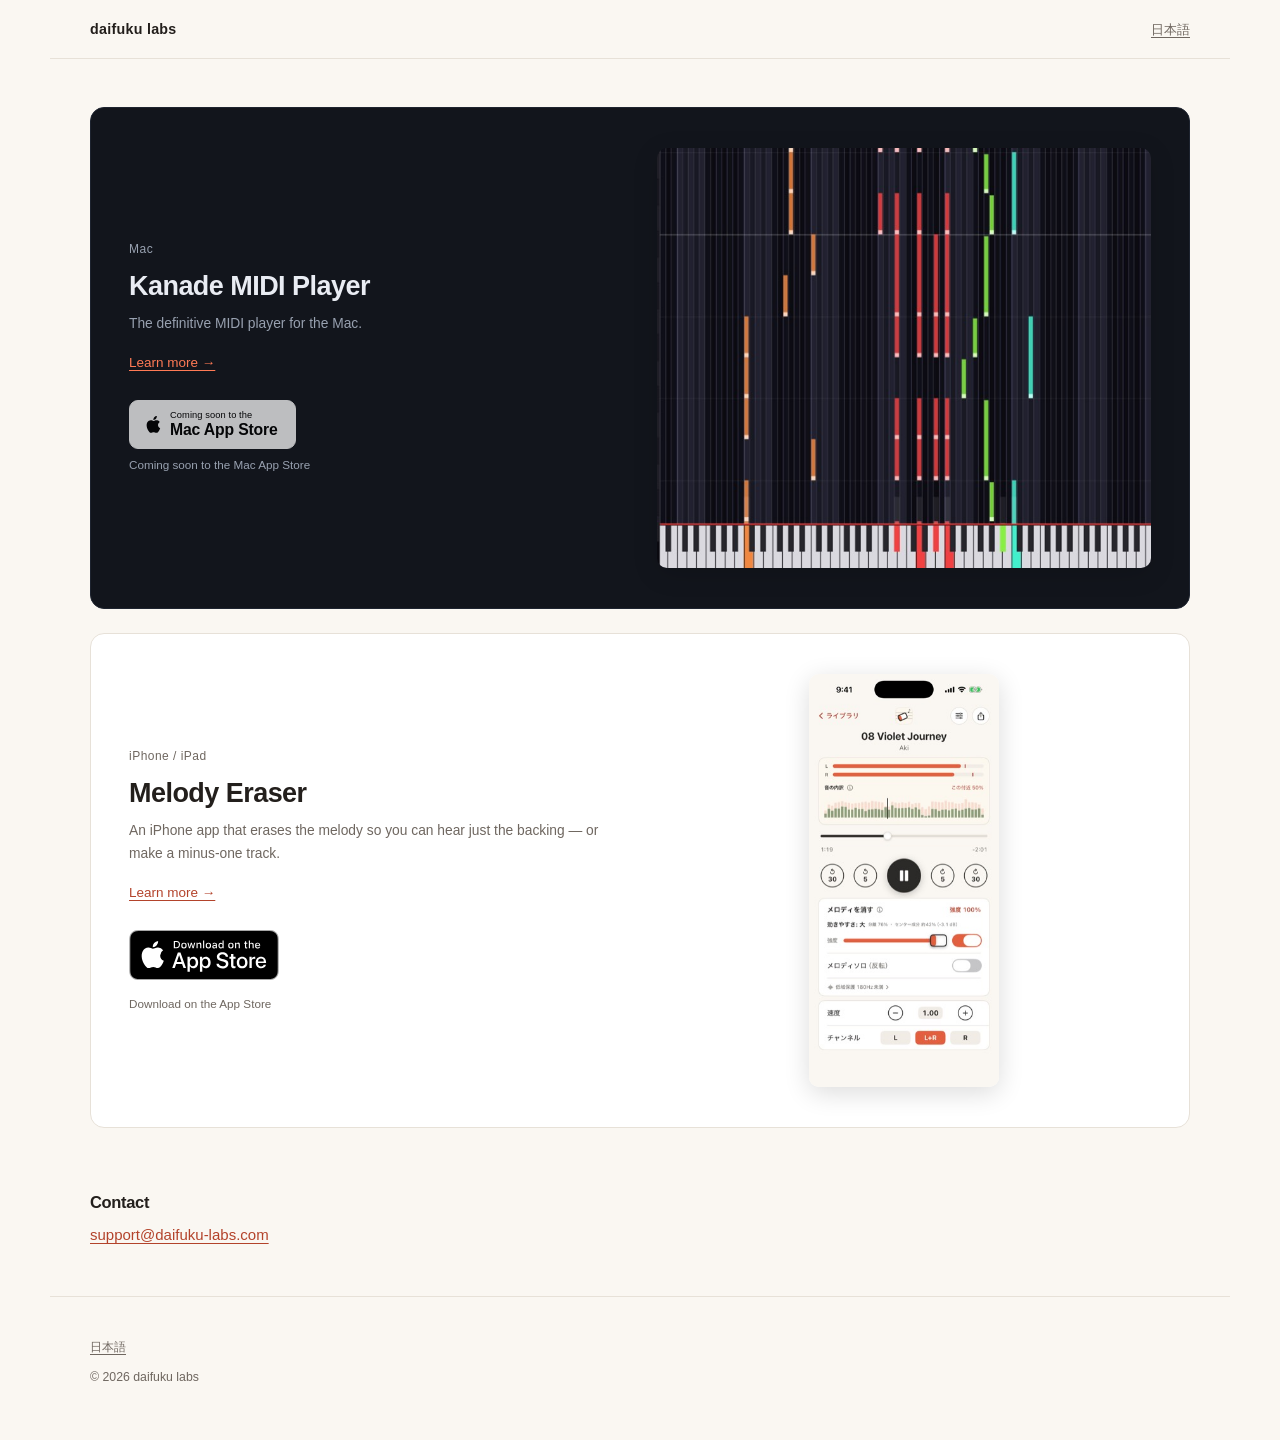
==== en/index.html @ 5aeb4d6e "deploy 2026-09-22 source: 04df186" ====
<!DOCTYPE html>
<html lang="en">
<head>
<meta charset="utf-8">
<meta name="viewport" content="width=device-width, initial-scale=1">
<title>daifuku labs — Apps for iPhone and Mac</title>
<meta name="description" content="We make Melody Eraser for iPhone and Kanade MIDI Player for Mac.">
<link rel="canonical" href="https://daifuku-labs.com/en/">
<link rel="alternate" hreflang="ja" href="https://daifuku-labs.com/">
<link rel="alternate" hreflang="en" href="https://daifuku-labs.com/en/">
<link rel="alternate" hreflang="x-default" href="https://daifuku-labs.com/en/">
<meta property="og:type" content="website">
<meta property="og:site_name" content="daifuku labs">
<meta property="og:title" content="daifuku labs — Apps for iPhone and Mac">
<meta property="og:description" content="We make Melody Eraser for iPhone and Kanade MIDI Player for Mac.">
<meta property="og:url" content="https://daifuku-labs.com/en/">
<meta property="og:image" content="https://daifuku-labs.com/assets/og/top.jpg">
<meta property="og:locale" content="en_US">
<meta name="twitter:card" content="summary_large_image">
<link rel="stylesheet" href="/assets/site.css">
<script defer src="https://static.cloudflareinsights.com/beacon.min.js" data-cf-beacon='{"token": "CF_ANALYTICS_TOKEN"}'></script>
</head>
<body class="tone-y p-top">
<a class="skip" href="#main">Skip to content</a>
<header class="nav"><a class="brand" href="/en/">daifuku labs</a><nav class="navlinks"><a href="/" hreflang="ja" lang="ja">日本語</a></nav></header>
<main id="main">
<section class="rows">
  <article class="row kanade">
    <div class="row-txt">
      <p class="plat">Mac</p>
      <h2><a href="/kanade/en/">Kanade MIDI Player</a></h2>
      <p class="tag">The definitive MIDI player for the Mac.</p>
      <p class="more"><a href="/kanade/en/">Learn more &rarr;</a></p>
      <div class="cta"><span class="badge-wrap soon"><a class="badge badge-mac" data-href="KANADE_APP_STORE_URL?pt=PROVIDER_TOKEN&amp;ct=site-top-card&amp;mt=8"><svg class="b-apple" viewBox="0 0 16 20" aria-hidden="true" focusable="false"><path fill="currentColor" d="M13.2 10.6c0-2 1.6-3 1.7-3.1-0.9-1.4-2.4-1.5-2.9-1.6-1.2-0.1-2.4 0.7-3 0.7-0.6 0-1.6-0.7-2.6-0.7-1.3 0-2.6 0.8-3.3 2-1.4 2.4-0.4 6 1 8 0.7 1 1.5 2.1 2.5 2 1 0 1.4-0.6 2.6-0.61.2 0 1.5 0.6 2.6 0.6 1.1 0 1.8-1 2.4-2 0.8-1.1 1.1-2.2 1.1-2.3 0 0-2.1-0.8-2.1-3zM11.3 4.6c0.5-0.7 0.9-1.6 0.8-2.6-0.8 0-1.8 0.5-2.4 1.2-0.5 0.6-1 1.6-0.8 2.5 0.9 0.1 1.8-0.4 2.4-1.1z"/></svg><span class="b-txt"><small><span class="n-soon">Coming soon to the</span><span class="n-live">Download on the</span></small><b>Mac App Store</b></span></a><span class="badge-note"><span class="n-soon">Coming soon to the Mac App Store</span><span class="n-live">Download on the Mac App Store</span></span></span></div>
    </div>
    <figure class="row-img mac"><img class="" src="/assets/img/kanade/hero-still.jpg" srcset="/assets/img/kanade/hero-still.jpg 1x, /assets/img/kanade/hero-still@2x.jpg 2x" width="620" height="528" alt="Notes falling toward the keyboard" loading="lazy" decoding="async"></figure>
  </article>
  <article class="row melody-eraser">
    <div class="row-txt">
      <p class="plat">iPhone / iPad</p>
      <h2><a href="/melody-eraser/en/">Melody Eraser</a></h2>
      <p class="tag">An iPhone app that erases the melody so you can hear just the backing — or make a minus-one track.</p>
      <p class="more"><a href="/melody-eraser/en/">Learn more &rarr;</a></p>
      <div class="cta"><span class="badge-wrap"><a class="badge" href="https://apps.apple.com/app/apple-store/id6797349496?pt=129254985&amp;ct=site&amp;mt=8"><img src="/assets/img/appstore-badge.svg" alt="Download on the App Store" width="150" height="50"></a><span class="badge-note">Download on the App Store</span></span></div>
    </div>
    <figure class="row-img phone"><img class="" src="/assets/img/melody-eraser/player.jpg" srcset="/assets/img/melody-eraser/player.jpg 1x, /assets/img/melody-eraser/player@2x.jpg 2x" width="300" height="652" alt="The “erase melody” card on the player screen, with the strength slider at 100%" loading="lazy" decoding="async"></figure>
  </article>
</section>
<section class="contact"><h2>Contact</h2><p><a href="mailto:support@daifuku-labs.com">support@daifuku-labs.com</a></p></section>
</main>
<footer class="foot"><nav><a href="/">日本語</a></nav><p class="copy">&copy; 2026 daifuku labs</p></footer>
</body>
</html>
---- assets/site.css ----
/* daifuku-labs.com — 製品紹介ページの共通スタイル
 *
 * マークアップは 2 つのトーンで共通。見た目は <body> のクラス 1 つで切り替える。
 *   .tone-y … 採用案（製品ごとに世界観。トップ＝紙色／メロディ消しゴム＝暖色／Kanade＝ダーク。
 *              画像とテキストの左右交互。スマホ幅では画面下に固定の App Store バッジ）
 *   .tone-x … 予備案（全ページ白基調で統一。中央揃えの縦積み。固定バッジなし）
 * 製品ごとの色は .p-top / .p-melody-eraser / .p-kanade が担う。
 * JavaScript は使わない。固定バッジは position: sticky だけで実現している。
 */

/* ───────────────────────────────── 土台 */
:root { color-scheme: light; }
*, *::before, *::after { box-sizing: border-box; }
html { -webkit-text-size-adjust: 100%; }

body {
  margin: 0;
  font: 15px/1.7 -apple-system, BlinkMacSystemFont, "Hiragino Sans", "Yu Gothic", sans-serif;
  background: var(--bg);
  color: var(--fg);
}
img, video { display: block; width: 100%; height: auto; }
a { color: inherit; text-decoration: none; }
h1, h2 { letter-spacing: -.02em; line-height: 1.28; margin: 0; font-weight: 700; }
p { margin: .6em 0 0; }

.skip { position: absolute; left: -9999px; }
.skip:focus { left: 16px; top: 10px; z-index: 10; background: var(--fg); color: var(--bg);
              padding: 8px 14px; border-radius: 6px; }

/* ───────────────────────────────── トーン（色） */
.tone-x { --bg: #fff; --fg: #1d1d1f; --sub: #6e6e73; --acc: #b3432b;
          --card: #f5f5f7; --line: #e3e0dc; --shadow: 0 6px 26px rgba(0,0,0,.14);
          --sticky-bg: rgba(255,255,255,.93); }
.tone-y { --bg: #faf7f2; --fg: #231f1c; --sub: #6f6760; --acc: #b3432b;
          --card: #fff; --line: #e7e1d8; --shadow: 0 6px 26px rgba(0,0,0,.14);
          --sticky-bg: rgba(255,255,255,.93); }
.tone-y.p-melody-eraser { --bg: #faf6f0; }
.tone-y.p-kanade { --bg: #0c0e13; --card: #151922; --fg: #e9ecf3; --sub: #98a1b0;
                   --line: #232936; --acc: #ff7a55; --shadow: 0 10px 40px rgba(0,0,0,.6);
                   --sticky-bg: rgba(12,14,19,.93); color-scheme: dark; }

/* ───────────────────────────────── 共通の部品 */
.nav { display: flex; justify-content: space-between; align-items: center;
       padding: 14px 20px; border-bottom: 1px solid var(--line); }
.brand { font-weight: 600; font-size: .95em; letter-spacing: .02em; }
.navlinks a { font-size: .86em; color: var(--sub); text-decoration: underline;
              text-underline-offset: 3px; }
.eyebrow { font-size: .82em; color: var(--sub); margin: 0 0 .9em; letter-spacing: .04em; }
.sub { color: var(--sub); font-size: 1.02em; margin-top: .9em; }
.plat { font-size: .8em; color: var(--sub); margin: 0; letter-spacing: .04em; }

/* App Store バッジ。メロディ消しゴムは Apple 公式バッジ SVG、
   Kanade は審査中なのでリンクにしていない（.soon が外れると入手表記に変わる）。 */
.cta { margin-top: 1.7em; }
.badge-wrap { display: inline-block; }
.badge { display: inline-flex; align-items: center; gap: 9px; }
.badge img { width: 150px; height: 50px; }
.badge-mac { background: #000; color: #fff; border: 1px solid #000; border-radius: 9px;
             padding: 9px 17px 9px 14px; }
.tone-y.p-kanade .badge-mac { background: #fff; color: #000; border-color: #fff; }
.b-apple { width: 17px; height: 21px; flex: none; }
.b-txt { display: block; text-align: left; line-height: 1.14; }
.b-txt small { display: block; font-size: .62em; letter-spacing: .01em; }
.b-txt b { display: block; font-size: 1.05em; font-weight: 600; letter-spacing: -.01em; }
.badge-note { display: block; font-size: .78em; color: var(--sub); margin-top: .5em; }
/* バッジ直下の補足行が 2 行続くとき（入手表記＋対応言語）は 2 行目を詰める */
.badge-note + .badge-note { margin-top: .15em; }
.badge-wrap.soon .badge { opacity: .72; cursor: default; }
.badge-wrap.soon .n-live { display: none; }
.badge-wrap:not(.soon) .n-soon { display: none; }

/* スクリーンショット */
.shot { margin: 0; }
.shot img, .shot video { border-radius: 14px; }
.shot.phone { max-width: 250px; margin-inline: auto; }
.shot.phone img { border-radius: 20px; box-shadow: var(--shadow); }
.shot.wide { max-width: 440px; margin-inline: auto; }
.shot.mac img, .shot.mac video, .shot.macnarrow img { box-shadow: var(--shadow); }
.tone-y.p-kanade .shot img, .tone-y.p-kanade .shot video { border-radius: 10px; }
.shot.macnarrow { max-width: 440px; margin-inline: auto; }

/* 対応形式の表 */
.fmt { list-style: none; padding: 0; margin: 1.4em 0 0; }
.fmt li { display: flex; gap: 14px; padding: 11px 0; border-top: 1px solid var(--line);
          font-size: .93em; }
.fmt li b { min-width: 74px; }
.fmt li span { color: var(--sub); font-family: ui-monospace, Menlo, monospace; font-size: .92em; }

/* フッタ */
.foot { padding: 34px 20px 44px; border-top: 1px solid var(--line); margin-top: 48px;
        font-size: .82em; color: var(--sub); }
.foot .fine, .foot .tm { margin: 0 0 1em; line-height: 1.7; max-width: 62em; }
.foot nav { margin-bottom: .8em; }
.foot nav a { display: inline-block; margin-right: 16px; text-decoration: underline;
              text-underline-offset: 3px; }
.foot .copy { margin: 0; }

/* スマホ幅だけ画面下に固定する CTA（案 Y のみ・JS なし） */
.sticky-cta { position: sticky; bottom: 0; background: var(--sticky-bg);
              -webkit-backdrop-filter: blur(12px); backdrop-filter: blur(12px);
              border-top: 1px solid var(--line); padding: 10px 16px; text-align: center; }
.sticky-cta .badge-note { display: none; }
.tone-x .sticky-cta { display: none; }

/* ───────────────────────────────── 案 Y の配置 */
.tone-y .tophero { padding: 64px 22px 12px; }
.tone-y .tophero h1 { font-size: 2.1em; }
.tone-y .rows { padding: 22px 22px 0; display: grid; gap: 18px; }
/* 見出しを置かないトップ（.rows が main の先頭）では、ヘッダ直下の余白をここで作る */
main > .rows:first-child { padding-top: 26px; }
.tone-y .row { background: var(--card); border: 1px solid var(--line); border-radius: 14px;
               padding: 26px 22px; overflow: hidden; }
.tone-y .row.kanade { background: #12151c; border-color: #1e2430; color: #e9ecf3;
                      --sub: #98a1b0; --acc: #ff7a55; }
.tone-y .row.kanade .badge-mac { background: #fff; color: #000; border-color: #fff; }
.tone-y .row h2 { font-size: 1.25em; margin-top: .35em; }
.tone-y .row .tag { color: var(--sub); font-size: .92em; }
.tone-y .row .more { margin-top: .9em; }
.tone-y .row .more a { color: var(--acc); font-size: .9em; text-decoration: underline;
                       text-underline-offset: 3px; }
.tone-y .row-img { margin: 1.6em 0 0; }
.tone-y .row-img.phone { max-width: 150px; }
.tone-y .row-img img { border-radius: 10px; box-shadow: var(--shadow); }
.tone-y .contact { padding: 46px 22px 0; }
.tone-y .contact h2 { font-size: 1.1em; }
.tone-y .contact a { color: var(--acc); text-decoration: underline; text-underline-offset: 3px; }

.tone-y .hero { padding: 54px 22px 0; }
.tone-y .hero h1 { font-size: 2.2em; }
.tone-y .heroshot { margin-top: 2.4em; }
.tone-y .feat { padding: 56px 22px 0; }
.tone-y .feat h2 { font-size: 1.5em; }
.tone-y .feat p { color: var(--sub); }
.tone-y .feat .shot { margin-top: 1.5em; }
.tone-y .fmt-sec { padding: 56px 22px 0; }
.tone-y .fmt-sec h2 { font-size: 1.5em; }
.tone-y .close { padding: 64px 22px 54px; margin-top: 60px; background: var(--card);
                 text-align: center; }
.tone-y.p-kanade .close { background: #12151c; }
.tone-y .close h2 { font-size: 1.5em; }
.tone-y .close p { color: var(--sub); }

/* ───────────────────────────────── 案 X の配置（中央揃え・縦積み・トーン統一） */
.tone-x .tophero { padding: 62px 22px 10px; text-align: center; }
.tone-x .tophero h1 { font-size: 2.05em; }
.tone-x .tophero .sub { max-width: 30em; margin-inline: auto; }
.tone-x .rows { padding: 26px 22px 0; display: grid; gap: 22px; }
.tone-x .row { background: var(--card); border-radius: 16px; padding: 30px 24px 26px;
               text-align: center; }
.tone-x .row h2 { font-size: 1.22em; margin-top: 1em; }
.tone-x .row .tag { color: var(--sub); font-size: .92em; }
.tone-x .row .more a { color: var(--acc); font-size: .9em; }
.tone-x .row-img { margin: 0 0 .4em; }
.tone-x .row-img.phone { max-width: 160px; margin-inline: auto; }
.tone-x .row-img img { border-radius: 12px; }
.tone-x .contact { padding: 46px 22px 0; text-align: center; }
.tone-x .contact h2 { font-size: 1.1em; }
.tone-x .contact a { color: var(--acc); text-decoration: underline; text-underline-offset: 3px; }

.tone-x .hero { padding: 62px 22px 10px; text-align: center; }
.tone-x .hero h1 { font-size: 2.05em; }
.tone-x .hero .cta { margin-bottom: 2.6em; }
.tone-x .heroshot { margin-top: 2.2em; }
.tone-x .feat { padding: 62px 22px 0; text-align: center; max-width: 720px;
                margin-inline: auto; }
.tone-x .feat h2 { font-size: 1.55em; }
.tone-x .feat p { color: var(--sub); max-width: 30em; margin-inline: auto; }
.tone-x .feat .shot { margin-top: 1.8em; }
.tone-x .fmt-sec { padding: 62px 22px 0; max-width: 620px; margin-inline: auto;
                   text-align: center; }
.tone-x .fmt-sec h2 { font-size: 1.55em; }
.tone-x .fmt li { text-align: left; }
.tone-x .close { padding: 76px 22px 20px; text-align: center; background: var(--card);
                 margin-top: 68px; }
.tone-x .close h2 { font-size: 1.5em; }
.tone-x .close p { color: var(--sub); }

/* ───────────────────────────────── 広い画面 */
@media (min-width: 700px) {
  .nav { padding: 16px 40px; }
  .foot { padding: 40px 40px 52px; }

  /* 案 Y: 左右交互の 2 カラム。固定バッジは出さない */
  .tone-y .tophero { padding: 96px 40px 20px; }
  .tone-y .tophero h1 { font-size: 3.2em; }
  .tone-y .tophero .sub { max-width: 34em; }
  .tone-y .rows { padding: 34px 40px 0; gap: 24px; }
  main > .rows:first-child { padding-top: 48px; }
  .tone-y .row { display: grid; grid-template-columns: 1fr 1fr; gap: 34px; align-items: center;
                 padding: 40px 38px; }
  .tone-y .row h2 { font-size: 1.8em; }
  .tone-y .row-img { margin: 0; }
  .tone-y .row-img.phone { max-width: 190px; margin-inline: auto; }
  .tone-y .contact { padding: 64px 40px 0; }
  .tone-y .hero { display: grid; grid-template-columns: 1fr 1.15fr; gap: 40px;
                  align-items: center; padding: 84px 40px 0; }
  .tone-y .hero h1 { font-size: 3.3em; }
  .tone-y .heroshot { margin-top: 0; }
  .tone-y .heroshot.phone { max-width: 268px; }
  .tone-y .feat { display: grid; grid-template-columns: 1fr 1.2fr; gap: 44px;
                  align-items: center; padding: 96px 40px 0; }
  .tone-y .feat.rev .feat-txt { order: 2; }
  .tone-y .feat h2 { font-size: 2em; }
  .tone-y .feat .shot { margin-top: 0; }
  .tone-y .feat .shot.phone { max-width: 260px; }
  .tone-y .feat .shot.wide { max-width: 100%; }
  .tone-y .fmt-sec { padding: 96px 40px 0; max-width: 620px; }
  .tone-y .close { padding: 96px 40px 84px; }
  .tone-y .close h2 { font-size: 2.2em; }
  .tone-y .sticky-cta { display: none; }

  /* 案 X: 中央揃えのまま余白と文字を大きく */
  .tone-x .hero h1, .tone-x .tophero h1 { font-size: 3.1em; }
  .tone-x .hero, .tone-x .tophero { padding-top: 88px; }
  .tone-x .feat h2 { font-size: 2.05em; }
  .tone-x .feat { padding-top: 92px; }
  .tone-x .shot.phone { max-width: 292px; }
  .tone-x .shot.wide { max-width: 560px; }
  .tone-x .shot.mac { max-width: 860px; margin-inline: auto; }
  .tone-x .rows { grid-template-columns: 1fr 1fr; padding: 40px 34px 0; gap: 28px;
                  align-items: start; }
  .tone-x .close h2 { font-size: 2em; }
}

/* 画面全体の幅を抑える（大きいディスプレイで 1 行が長くなりすぎないように） */
@media (min-width: 1280px) {
  .nav, main > section, .foot { max-width: 1180px; margin-inline: auto; }
  .tone-y .close, .tone-x .close { max-width: none; }
  .tone-y .close > *, .tone-x .close > * { max-width: 1180px; margin-inline: auto; }
}
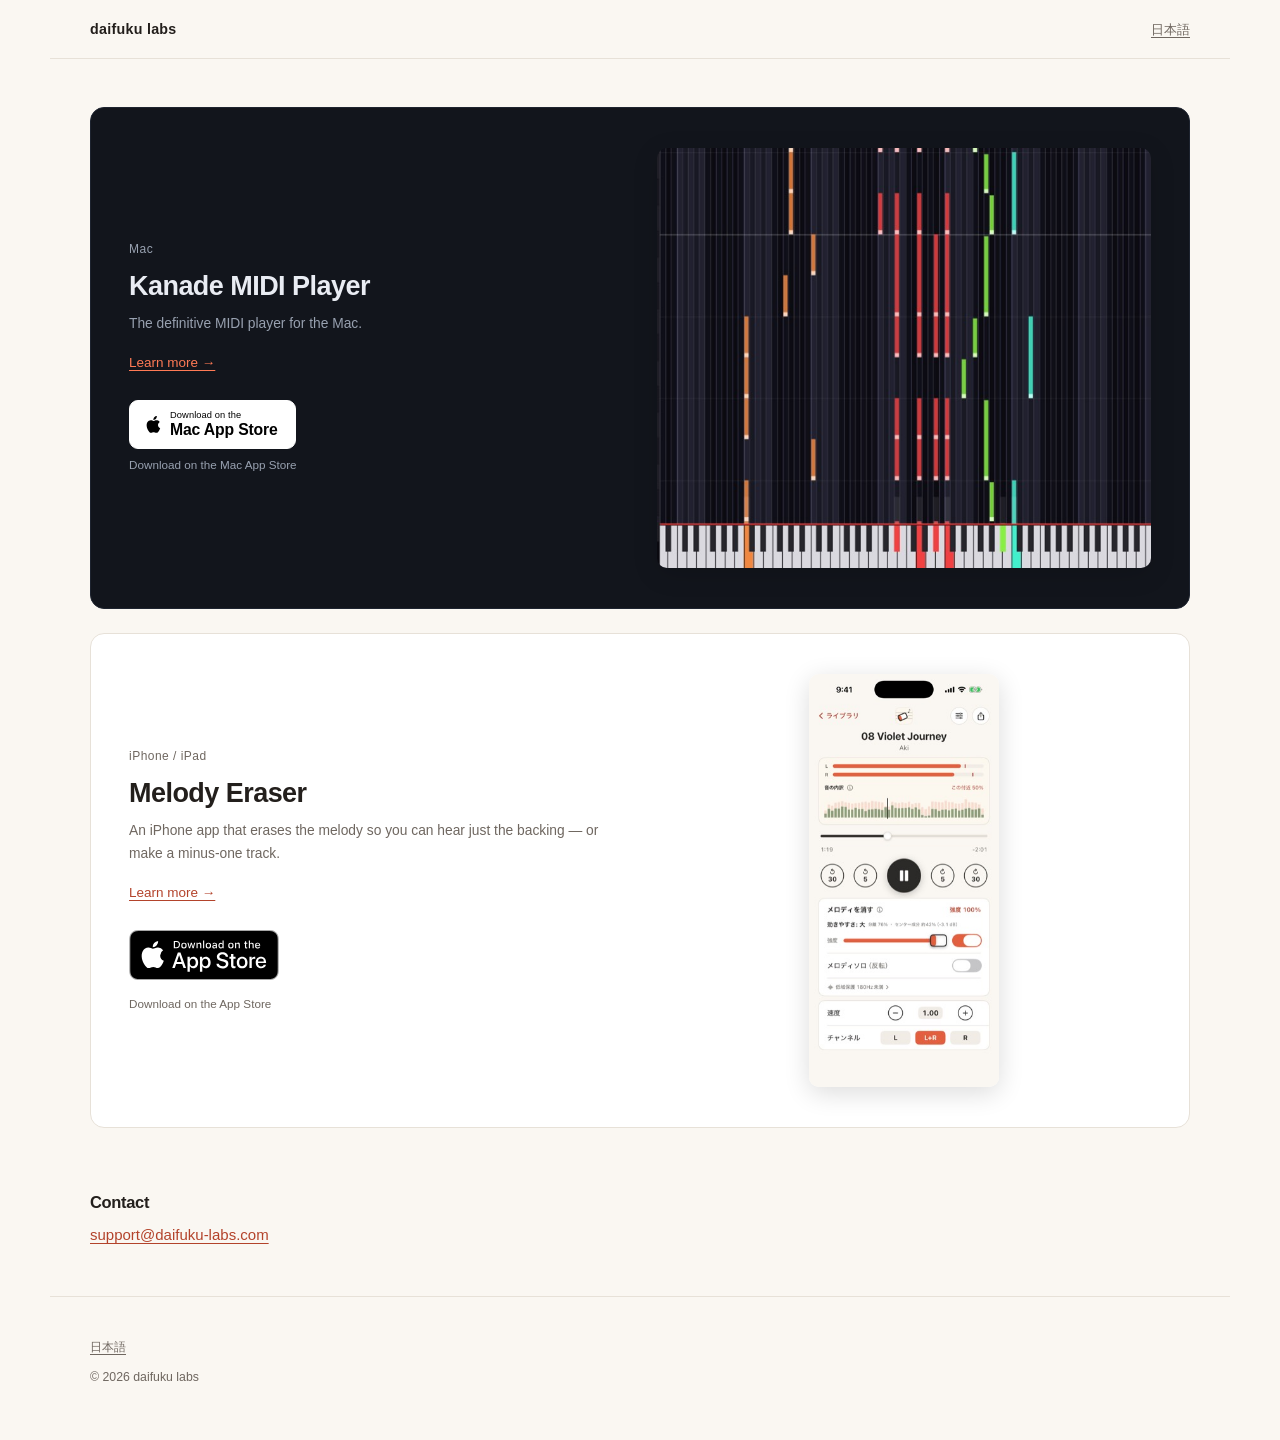
==== commit bdbc9eb4: "deploy 2026-09-24 source: b6c77bb" ====
--- a/en/index.html
+++ b/en/index.html
@@ -18,11 +18,11 @@
 <meta property="og:locale" content="en_US">
 <meta name="twitter:card" content="summary_large_image">
 <link rel="stylesheet" href="/assets/site.css">
-<script defer src="https://static.cloudflareinsights.com/beacon.min.js" data-cf-beacon='{"token": "CF_ANALYTICS_TOKEN"}'></script>
+<script defer src="https://static.cloudflareinsights.com/beacon.min.js" data-cf-beacon='{"token": "9dd29a2d1fa041be908ff33ad7f03ffd"}'></script>
 </head>
 <body class="tone-y p-top">
 <a class="skip" href="#main">Skip to content</a>
-<header class="nav"><a class="brand" href="/en/">daifuku labs</a><nav class="navlinks"><a href="/" hreflang="ja" lang="ja">日本語</a></nav></header>
+<header class="nav"><h1 class="brand"><a href="/en/">daifuku labs</a></h1><nav class="navlinks"><a href="/" hreflang="ja" lang="ja">日本語</a></nav></header>
 <main id="main">
 <section class="rows">
   <article class="row kanade">
@@ -31,9 +31,9 @@
       <h2><a href="/kanade/en/">Kanade MIDI Player</a></h2>
       <p class="tag">The definitive MIDI player for the Mac.</p>
       <p class="more"><a href="/kanade/en/">Learn more &rarr;</a></p>
-      <div class="cta"><span class="badge-wrap soon"><a class="badge badge-mac" data-href="KANADE_APP_STORE_URL?pt=PROVIDER_TOKEN&amp;ct=site-top-card&amp;mt=8"><svg class="b-apple" viewBox="0 0 16 20" aria-hidden="true" focusable="false"><path fill="currentColor" d="M13.2 10.6c0-2 1.6-3 1.7-3.1-0.9-1.4-2.4-1.5-2.9-1.6-1.2-0.1-2.4 0.7-3 0.7-0.6 0-1.6-0.7-2.6-0.7-1.3 0-2.6 0.8-3.3 2-1.4 2.4-0.4 6 1 8 0.7 1 1.5 2.1 2.5 2 1 0 1.4-0.6 2.6-0.61.2 0 1.5 0.6 2.6 0.6 1.1 0 1.8-1 2.4-2 0.8-1.1 1.1-2.2 1.1-2.3 0 0-2.1-0.8-2.1-3zM11.3 4.6c0.5-0.7 0.9-1.6 0.8-2.6-0.8 0-1.8 0.5-2.4 1.2-0.5 0.6-1 1.6-0.8 2.5 0.9 0.1 1.8-0.4 2.4-1.1z"/></svg><span class="b-txt"><small><span class="n-soon">Coming soon to the</span><span class="n-live">Download on the</span></small><b>Mac App Store</b></span></a><span class="badge-note"><span class="n-soon">Coming soon to the Mac App Store</span><span class="n-live">Download on the Mac App Store</span></span></span></div>
+      <div class="cta"><span class="badge-wrap"><a class="badge badge-mac" href="https://apps.apple.com/app/apple-store/id6810732463?pt=129254985&amp;ct=site&amp;mt=12"><svg class="b-apple" viewBox="0 0 16 20" aria-hidden="true" focusable="false"><path fill="currentColor" d="M13.2 10.6c0-2 1.6-3 1.7-3.1-0.9-1.4-2.4-1.5-2.9-1.6-1.2-0.1-2.4 0.7-3 0.7-0.6 0-1.6-0.7-2.6-0.7-1.3 0-2.6 0.8-3.3 2-1.4 2.4-0.4 6 1 8 0.7 1 1.5 2.1 2.5 2 1 0 1.4-0.6 2.6-0.61.2 0 1.5 0.6 2.6 0.6 1.1 0 1.8-1 2.4-2 0.8-1.1 1.1-2.2 1.1-2.3 0 0-2.1-0.8-2.1-3zM11.3 4.6c0.5-0.7 0.9-1.6 0.8-2.6-0.8 0-1.8 0.5-2.4 1.2-0.5 0.6-1 1.6-0.8 2.5 0.9 0.1 1.8-0.4 2.4-1.1z"/></svg><span class="b-txt"><small><span class="n-soon">Coming soon to the</span><span class="n-live">Download on the</span></small><b>Mac App Store</b></span></a><span class="badge-note"><span class="n-soon">Coming soon to the Mac App Store</span><span class="n-live">Download on the Mac App Store</span></span></span></div>
     </div>
-    <figure class="row-img mac"><img class="" src="/assets/img/kanade/hero-still.jpg" srcset="/assets/img/kanade/hero-still.jpg 1x, /assets/img/kanade/hero-still@2x.jpg 2x" width="620" height="528" alt="Notes falling toward the keyboard" loading="lazy" decoding="async"></figure>
+    <figure class="row-img mac"><img class="" src="/assets/img/kanade/hero-still.jpg" srcset="/assets/img/kanade/hero-still.jpg 1x, /assets/img/kanade/hero-still@2x.jpg 2x" width="620" height="528" alt="Notes falling toward the keyboard" decoding="async"></figure>
   </article>
   <article class="row melody-eraser">
     <div class="row-txt">
--- a/assets/site.css
+++ b/assets/site.css
@@ -44,6 +44,11 @@
 .nav { display: flex; justify-content: space-between; align-items: center;
        padding: 14px 20px; border-bottom: 1px solid var(--line); }
 .brand { font-weight: 600; font-size: .95em; letter-spacing: .02em; }
+/* トップ 2 本だけ、ヘッダーのブランド名が h1（製品ページと違ってヒーローに見出しが無く、
+   このままでは h1 のないページになる）。font-size / font-weight / letter-spacing / margin は
+   上の .brand と h1, h2 の指定がそのまま効くので、残る line-height 1.28 だけを打ち消して
+   他ページの a.brand とまったく同じ描画に戻す。 */
+h1.brand { line-height: inherit; }
 .navlinks a { font-size: .86em; color: var(--sub); text-decoration: underline;
               text-underline-offset: 3px; }
 .eyebrow { font-size: .82em; color: var(--sub); margin: 0 0 .9em; letter-spacing: .04em; }
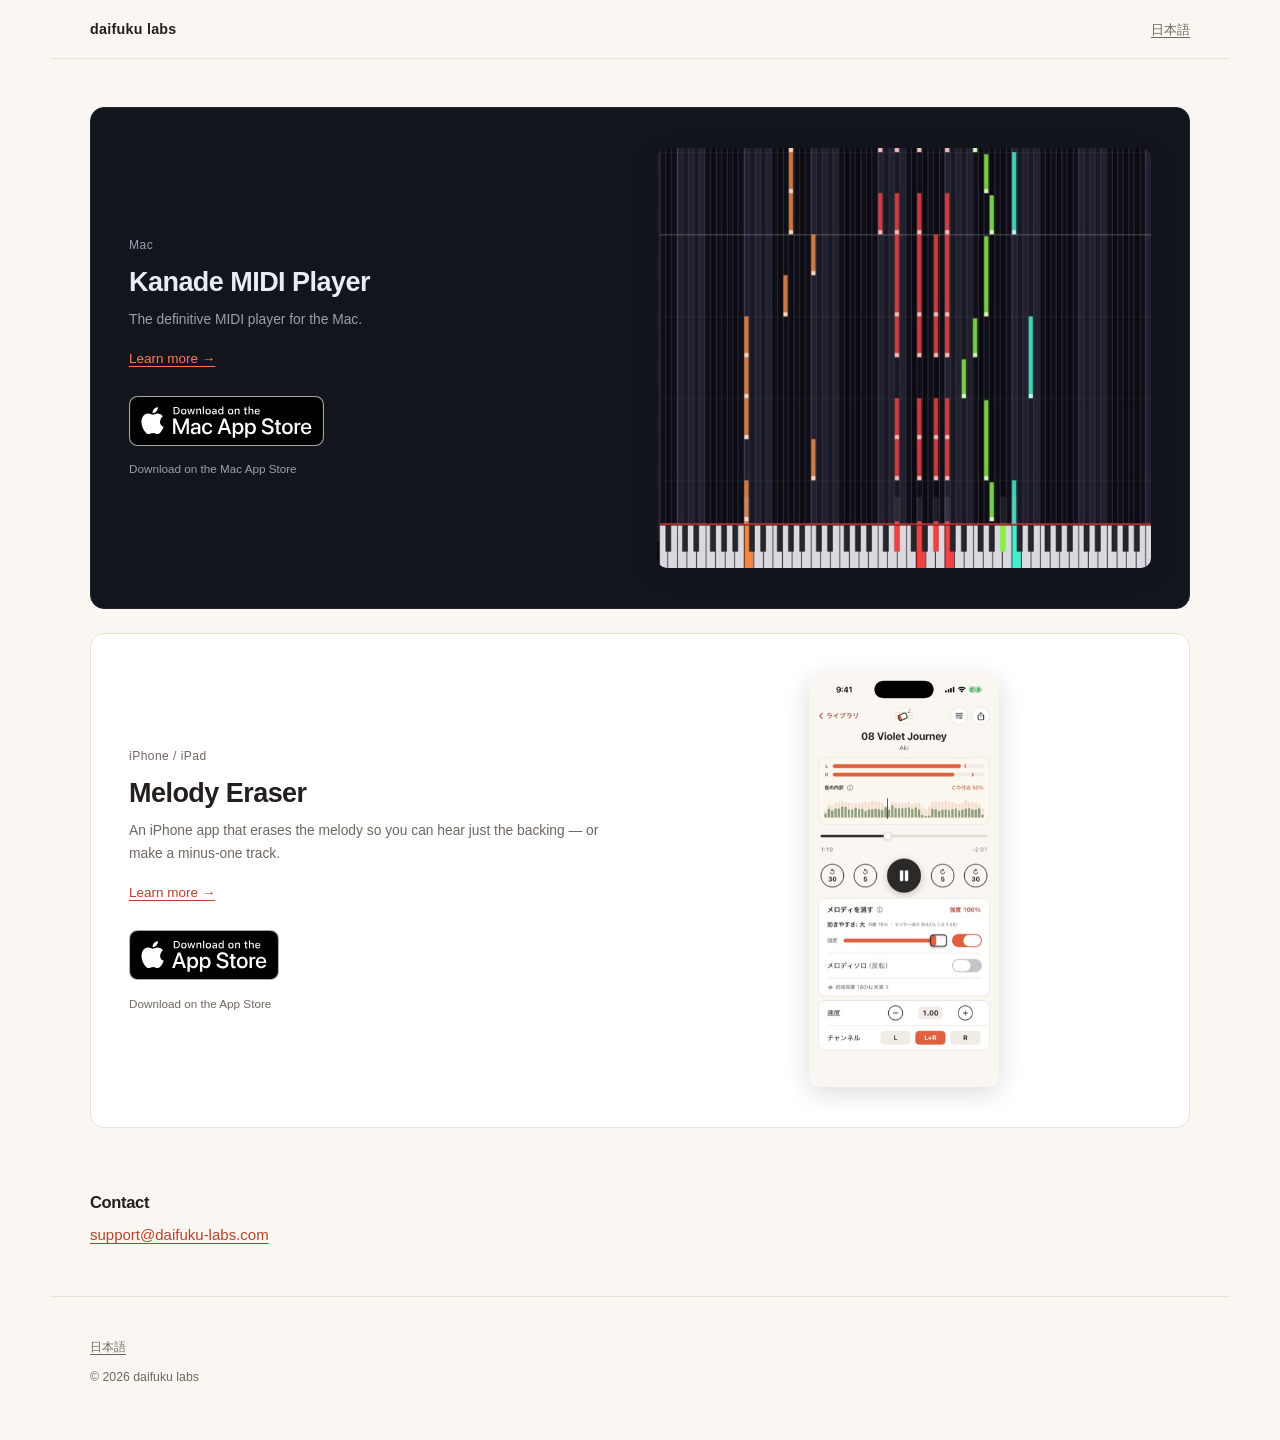
==== commit 2c663d61: "deploy 2026-09-24 source: e27c99b" ====
--- a/en/index.html
+++ b/en/index.html
@@ -31,7 +31,7 @@
       <h2><a href="/kanade/en/">Kanade MIDI Player</a></h2>
       <p class="tag">The definitive MIDI player for the Mac.</p>
       <p class="more"><a href="/kanade/en/">Learn more &rarr;</a></p>
-      <div class="cta"><span class="badge-wrap"><a class="badge badge-mac" href="https://apps.apple.com/app/apple-store/id6810732463?pt=129254985&amp;ct=site&amp;mt=12"><svg class="b-apple" viewBox="0 0 16 20" aria-hidden="true" focusable="false"><path fill="currentColor" d="M13.2 10.6c0-2 1.6-3 1.7-3.1-0.9-1.4-2.4-1.5-2.9-1.6-1.2-0.1-2.4 0.7-3 0.7-0.6 0-1.6-0.7-2.6-0.7-1.3 0-2.6 0.8-3.3 2-1.4 2.4-0.4 6 1 8 0.7 1 1.5 2.1 2.5 2 1 0 1.4-0.6 2.6-0.61.2 0 1.5 0.6 2.6 0.6 1.1 0 1.8-1 2.4-2 0.8-1.1 1.1-2.2 1.1-2.3 0 0-2.1-0.8-2.1-3zM11.3 4.6c0.5-0.7 0.9-1.6 0.8-2.6-0.8 0-1.8 0.5-2.4 1.2-0.5 0.6-1 1.6-0.8 2.5 0.9 0.1 1.8-0.4 2.4-1.1z"/></svg><span class="b-txt"><small><span class="n-soon">Coming soon to the</span><span class="n-live">Download on the</span></small><b>Mac App Store</b></span></a><span class="badge-note"><span class="n-soon">Coming soon to the Mac App Store</span><span class="n-live">Download on the Mac App Store</span></span></span></div>
+      <div class="cta"><span class="badge-wrap"><a class="badge" href="https://apps.apple.com/app/apple-store/id6810732463?pt=129254985&amp;ct=site&amp;mt=12"><img src="/assets/img/mac-appstore-badge.svg" alt="Download on the Mac App Store" width="195" height="50"></a><span class="badge-note">Download on the Mac App Store</span></span></div>
     </div>
     <figure class="row-img mac"><img class="" src="/assets/img/kanade/hero-still.jpg" srcset="/assets/img/kanade/hero-still.jpg 1x, /assets/img/kanade/hero-still@2x.jpg 2x" width="620" height="528" alt="Notes falling toward the keyboard" decoding="async"></figure>
   </article>
--- a/assets/site.css
+++ b/assets/site.css
@@ -55,25 +55,16 @@
 .sub { color: var(--sub); font-size: 1.02em; margin-top: .9em; }
 .plat { font-size: .8em; color: var(--sub); margin: 0; letter-spacing: .04em; }
 
-/* App Store バッジ。メロディ消しゴムは Apple 公式バッジ SVG、
-   Kanade は審査中なのでリンクにしていない（.soon が外れると入手表記に変わる）。 */
+/* App Store バッジ。どちらも Apple 公式バッジ SVG（原寸は高さ 40）。
+   iOS（メロディ消しゴム）と Mac（Kanade）で幅が違うため、高さ 50px に揃えて幅は比率なりにする
+   （HTML の width/height 属性は比率の指定。iOS 150×50・Mac 英語 195×50・日本語 175×50）。 */
 .cta { margin-top: 1.7em; }
 .badge-wrap { display: inline-block; }
 .badge { display: inline-flex; align-items: center; gap: 9px; }
-.badge img { width: 150px; height: 50px; }
-.badge-mac { background: #000; color: #fff; border: 1px solid #000; border-radius: 9px;
-             padding: 9px 17px 9px 14px; }
-.tone-y.p-kanade .badge-mac { background: #fff; color: #000; border-color: #fff; }
-.b-apple { width: 17px; height: 21px; flex: none; }
-.b-txt { display: block; text-align: left; line-height: 1.14; }
-.b-txt small { display: block; font-size: .62em; letter-spacing: .01em; }
-.b-txt b { display: block; font-size: 1.05em; font-weight: 600; letter-spacing: -.01em; }
+.badge img { width: auto; height: 50px; }
 .badge-note { display: block; font-size: .78em; color: var(--sub); margin-top: .5em; }
 /* バッジ直下の補足行が 2 行続くとき（入手表記＋対応言語）は 2 行目を詰める */
 .badge-note + .badge-note { margin-top: .15em; }
-.badge-wrap.soon .badge { opacity: .72; cursor: default; }
-.badge-wrap.soon .n-live { display: none; }
-.badge-wrap:not(.soon) .n-soon { display: none; }
 
 /* スクリーンショット */
 .shot { margin: 0; }
@@ -118,7 +109,6 @@
                padding: 26px 22px; overflow: hidden; }
 .tone-y .row.kanade { background: #12151c; border-color: #1e2430; color: #e9ecf3;
                       --sub: #98a1b0; --acc: #ff7a55; }
-.tone-y .row.kanade .badge-mac { background: #fff; color: #000; border-color: #fff; }
 .tone-y .row h2 { font-size: 1.25em; margin-top: .35em; }
 .tone-y .row .tag { color: var(--sub); font-size: .92em; }
 .tone-y .row .more { margin-top: .9em; }
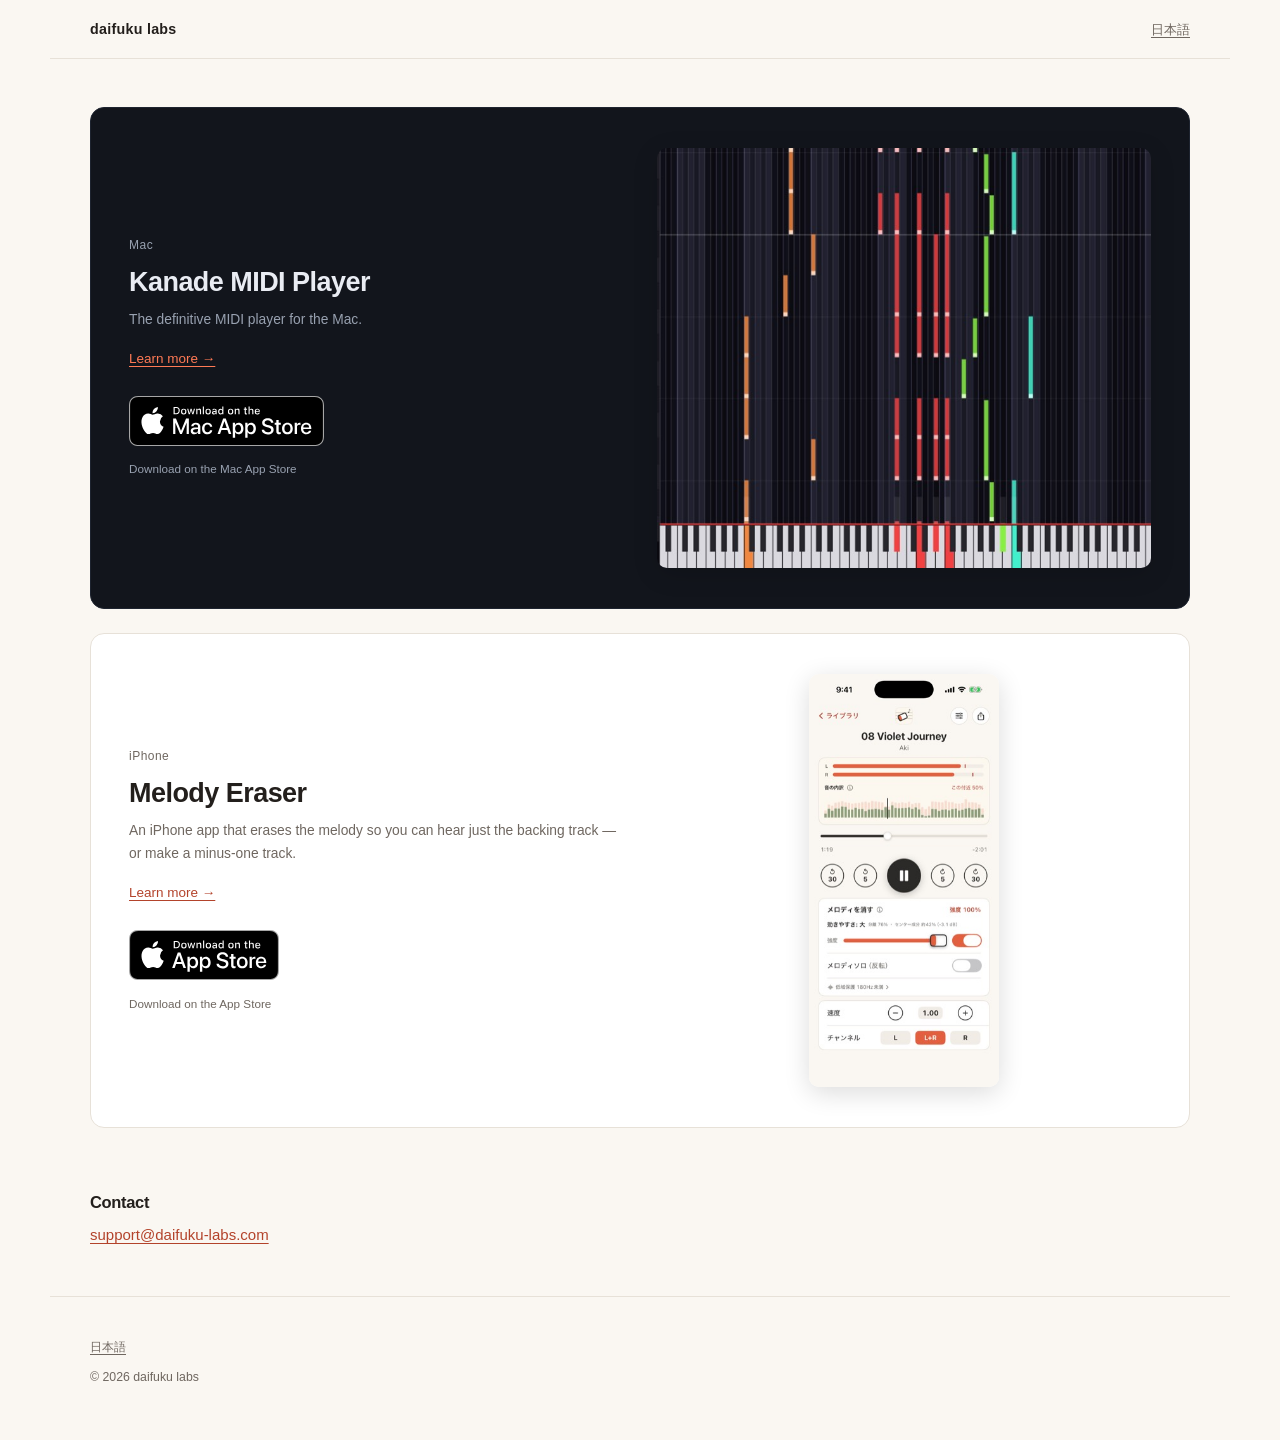
==== commit d14b358a: "deploy 2026-10-13 source: f9066ab" ====
--- a/en/index.html
+++ b/en/index.html
@@ -4,7 +4,7 @@
 <meta charset="utf-8">
 <meta name="viewport" content="width=device-width, initial-scale=1">
 <title>daifuku labs — Apps for iPhone and Mac</title>
-<meta name="description" content="We make Melody Eraser for iPhone and Kanade MIDI Player for Mac.">
+<meta name="description" content="We make Kanade MIDI Player, a Mac MIDI player with falling notes, and Melody Eraser, an iPhone app that removes vocals or the lead melody to make backing tracks.">
 <link rel="canonical" href="https://daifuku-labs.com/en/">
 <link rel="alternate" hreflang="ja" href="https://daifuku-labs.com/">
 <link rel="alternate" hreflang="en" href="https://daifuku-labs.com/en/">
@@ -12,11 +12,33 @@
 <meta property="og:type" content="website">
 <meta property="og:site_name" content="daifuku labs">
 <meta property="og:title" content="daifuku labs — Apps for iPhone and Mac">
-<meta property="og:description" content="We make Melody Eraser for iPhone and Kanade MIDI Player for Mac.">
+<meta property="og:description" content="We make Kanade MIDI Player, a Mac MIDI player with falling notes, and Melody Eraser, an iPhone app that removes vocals or the lead melody to make backing tracks.">
 <meta property="og:url" content="https://daifuku-labs.com/en/">
 <meta property="og:image" content="https://daifuku-labs.com/assets/og/top.jpg">
 <meta property="og:locale" content="en_US">
 <meta name="twitter:card" content="summary_large_image">
+<script type="application/ld+json">
+{
+  "@context": "https://schema.org",
+  "@type": "Organization",
+  "@id": "https://daifuku-labs.com/#organization",
+  "name": "daifuku labs",
+  "url": "https://daifuku-labs.com/",
+  "email": "support@daifuku-labs.com"
+}
+</script>
+<script type="application/ld+json">
+{
+  "@context": "https://schema.org",
+  "@type": "WebSite",
+  "name": "daifuku labs",
+  "url": "https://daifuku-labs.com/en/",
+  "inLanguage": "en",
+  "publisher": {
+    "@id": "https://daifuku-labs.com/#organization"
+  }
+}
+</script>
 <link rel="stylesheet" href="/assets/site.css">
 <script defer src="https://static.cloudflareinsights.com/beacon.min.js" data-cf-beacon='{"token": "9dd29a2d1fa041be908ff33ad7f03ffd"}'></script>
 </head>
@@ -37,9 +59,9 @@
   </article>
   <article class="row melody-eraser">
     <div class="row-txt">
-      <p class="plat">iPhone / iPad</p>
+      <p class="plat">iPhone</p>
       <h2><a href="/melody-eraser/en/">Melody Eraser</a></h2>
-      <p class="tag">An iPhone app that erases the melody so you can hear just the backing — or make a minus-one track.</p>
+      <p class="tag">An iPhone app that erases the melody so you can hear just the backing track — or make a minus-one track.</p>
       <p class="more"><a href="/melody-eraser/en/">Learn more &rarr;</a></p>
       <div class="cta"><span class="badge-wrap"><a class="badge" href="https://apps.apple.com/app/apple-store/id6797349496?pt=129254985&amp;ct=site&amp;mt=8"><img src="/assets/img/appstore-badge.svg" alt="Download on the App Store" width="150" height="50"></a><span class="badge-note">Download on the App Store</span></span></div>
     </div>
--- a/assets/site.css
+++ b/assets/site.css
@@ -4,7 +4,7 @@
  *   .tone-y … 採用案（製品ごとに世界観。トップ＝紙色／メロディ消しゴム＝暖色／Kanade＝ダーク。
  *              画像とテキストの左右交互。スマホ幅では画面下に固定の App Store バッジ）
  *   .tone-x … 予備案（全ページ白基調で統一。中央揃えの縦積み。固定バッジなし）
- * 製品ごとの色は .p-top / .p-melody-eraser / .p-kanade が担う。
+ * 製品ごとの色は .p-top / .p-melody-eraser / .p-kanade が担う（Kanade 着メロ プレーヤーはトップのカードだけ .row.kanade と同じ色。製品ページは独自のレトロな作りで site.css を使わない）。
  * JavaScript は使わない。固定バッジは position: sticky だけで実現している。
  */
 
@@ -107,7 +107,7 @@
 main > .rows:first-child { padding-top: 26px; }
 .tone-y .row { background: var(--card); border: 1px solid var(--line); border-radius: 14px;
                padding: 26px 22px; overflow: hidden; }
-.tone-y .row.kanade { background: #12151c; border-color: #1e2430; color: #e9ecf3;
+.tone-y .row.kanade, .tone-y .row.kanade-ringtone { background: #12151c; border-color: #1e2430; color: #e9ecf3;
                       --sub: #98a1b0; --acc: #ff7a55; }
 .tone-y .row h2 { font-size: 1.25em; margin-top: .35em; }
 .tone-y .row .tag { color: var(--sub); font-size: .92em; }
